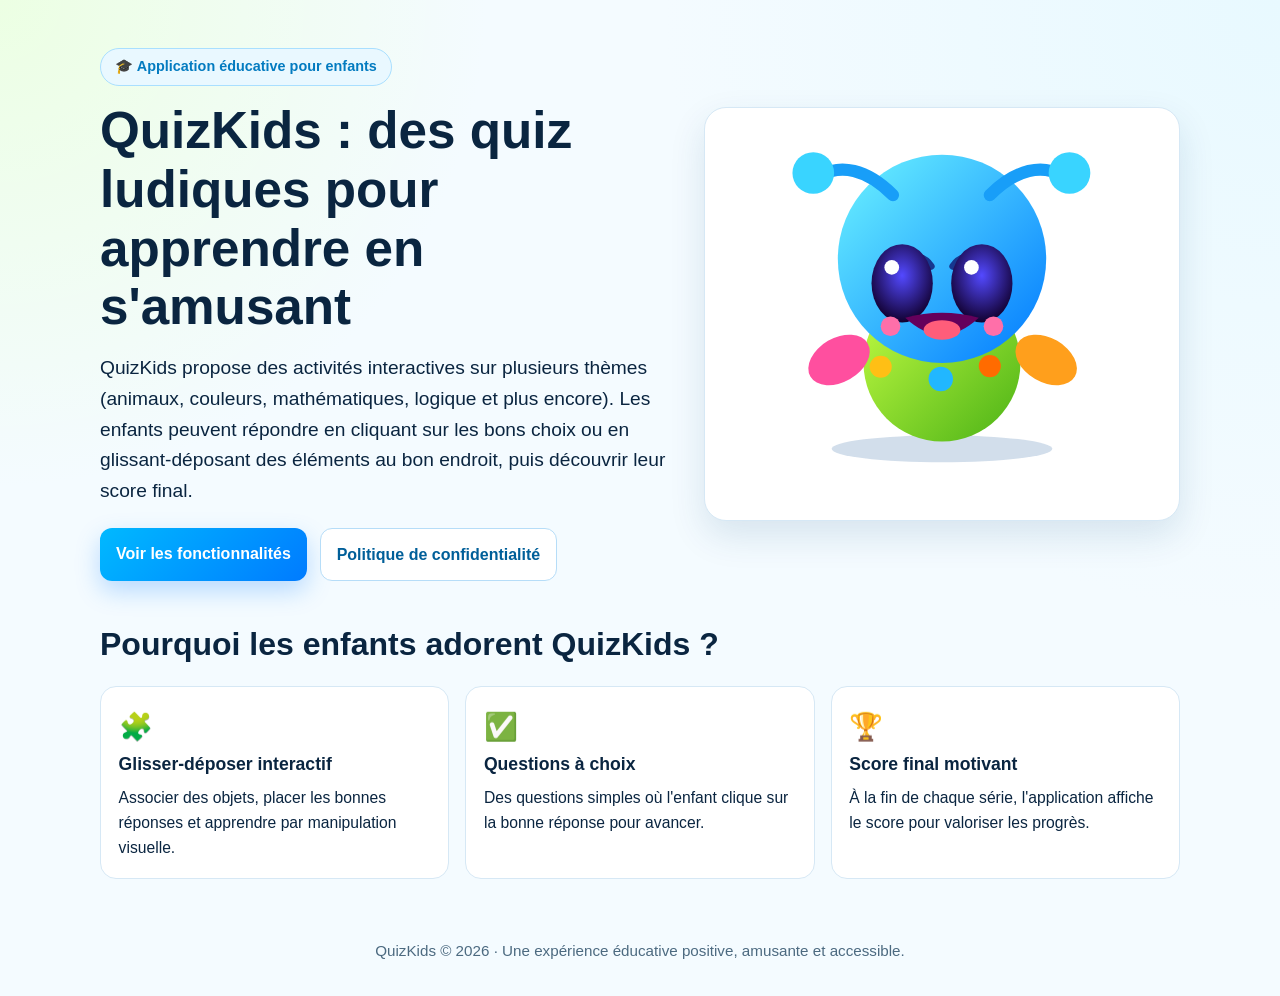
==== quizkids/index.html @ 8fa49160 "Add QuizKids presentation page with mascot" ====
<!doctype html>
<html lang="fr">
<head>
  <meta charset="utf-8" />
  <meta name="viewport" content="width=device-width, initial-scale=1" />
  <title>QuizKids — Apprendre en s'amusant</title>
  <meta name="description" content="Présentation de QuizKids, l'application de quiz éducatifs pour enfants avec glisser-déposer et QCM." />
  <style>
    :root {
      --bg: #f4fbff;
      --text: #0a2540;
      --accent: #13a8ff;
      --accent-2: #6ad61f;
      --card: #ffffff;
      --line: #d6e8f5;
    }

    * { box-sizing: border-box; }

    body {
      margin: 0;
      font-family: "Nunito", "Segoe UI", Roboto, Arial, sans-serif;
      color: var(--text);
      background:
        radial-gradient(circle at top right, #e8f9ff 0%, transparent 38%),
        radial-gradient(circle at top left, #ecffe3 0%, transparent 30%),
        var(--bg);
      line-height: 1.6;
    }

    .container {
      width: min(1080px, calc(100% - 2rem));
      margin: 0 auto;
    }

    .hero {
      padding: 3rem 0 2.2rem;
      display: grid;
      grid-template-columns: 1.2fr 1fr;
      gap: 2rem;
      align-items: center;
    }

    .badge {
      display: inline-block;
      border: 1px solid #a9dfff;
      color: #037bc0;
      font-weight: 700;
      border-radius: 999px;
      padding: .4rem .9rem;
      background: #e9f8ff;
      font-size: .9rem;
    }

    h1 {
      margin: 1rem 0 1rem;
      font-size: clamp(2rem, 4vw, 3.2rem);
      line-height: 1.15;
    }

    .lead {
      margin: 0 0 1.2rem;
      font-size: clamp(1.02rem, 2.3vw, 1.2rem);
      max-width: 60ch;
    }

    .cta-row {
      display: flex;
      flex-wrap: wrap;
      gap: .8rem;
      margin-top: 1.3rem;
    }

    .btn {
      display: inline-block;
      padding: .8rem 1rem;
      border-radius: 12px;
      border: 0;
      text-decoration: none;
      font-weight: 800;
    }

    .btn-primary {
      background: linear-gradient(135deg, #00b9ff, #007bff);
      color: #fff;
      box-shadow: 0 10px 24px rgba(0, 125, 255, .25);
    }

    .btn-secondary {
      background: #fff;
      color: #005f99;
      border: 1px solid #b6ddf8;
    }

    .hero-card {
      background: #fff;
      border: 1px solid var(--line);
      border-radius: 22px;
      padding: 1rem;
      box-shadow: 0 15px 36px rgba(7, 68, 115, 0.12);
      display: flex;
      justify-content: center;
      align-items: center;
      min-height: 350px;
    }

    .hero-card img {
      max-width: min(100%, 380px);
      height: auto;
      display: block;
    }

    .features {
      display: grid;
      grid-template-columns: repeat(3, minmax(0, 1fr));
      gap: 1rem;
      padding-bottom: 2.8rem;
    }

    .feature {
      background: var(--card);
      border: 1px solid var(--line);
      border-radius: 16px;
      padding: 1.1rem;
    }

    .feature h3 {
      margin: .1rem 0 .4rem;
      font-size: 1.1rem;
    }

    .feature p {
      margin: 0;
      font-size: .98rem;
    }

    .icon {
      font-size: 1.7rem;
    }

    .section-title {
      margin: .2rem 0 1rem;
      font-size: clamp(1.4rem, 3.2vw, 2rem);
    }

    footer {
      text-align: center;
      padding: 1rem 1rem 2rem;
      color: #4c6a80;
      font-size: .95rem;
    }

    @media (max-width: 860px) {
      .hero { grid-template-columns: 1fr; }
      .features { grid-template-columns: 1fr; }
      .hero-card { min-height: 280px; }
    }
  </style>
</head>
<body>
  <header class="container hero">
    <div>
      <span class="badge">🎓 Application éducative pour enfants</span>
      <h1>QuizKids : des quiz ludiques pour apprendre en s'amusant</h1>
      <p class="lead">
        QuizKids propose des activités interactives sur plusieurs thèmes (animaux, couleurs, mathématiques, logique et plus encore).
        Les enfants peuvent répondre en cliquant sur les bons choix ou en glissant-déposant des éléments au bon endroit,
        puis découvrir leur score final.
      </p>
      <div class="cta-row">
        <a class="btn btn-primary" href="#fonctionnalites">Voir les fonctionnalités</a>
        <a class="btn btn-secondary" href="privacy/">Politique de confidentialité</a>
      </div>
    </div>

    <div class="hero-card">
      <img src="mascotte.svg" alt="Mascotte QuizKids" />
    </div>
  </header>

  <main class="container" id="fonctionnalites">
    <h2 class="section-title">Pourquoi les enfants adorent QuizKids ?</h2>

    <section class="features" aria-label="Fonctionnalités de QuizKids">
      <article class="feature">
        <div class="icon" aria-hidden="true">🧩</div>
        <h3>Glisser-déposer interactif</h3>
        <p>Associer des objets, placer les bonnes réponses et apprendre par manipulation visuelle.</p>
      </article>

      <article class="feature">
        <div class="icon" aria-hidden="true">✅</div>
        <h3>Questions à choix</h3>
        <p>Des questions simples où l'enfant clique sur la bonne réponse pour avancer.</p>
      </article>

      <article class="feature">
        <div class="icon" aria-hidden="true">🏆</div>
        <h3>Score final motivant</h3>
        <p>À la fin de chaque série, l'application affiche le score pour valoriser les progrès.</p>
      </article>
    </section>
  </main>

  <footer>
    QuizKids © 2026 · Une expérience éducative positive, amusante et accessible.
  </footer>
</body>
</html>
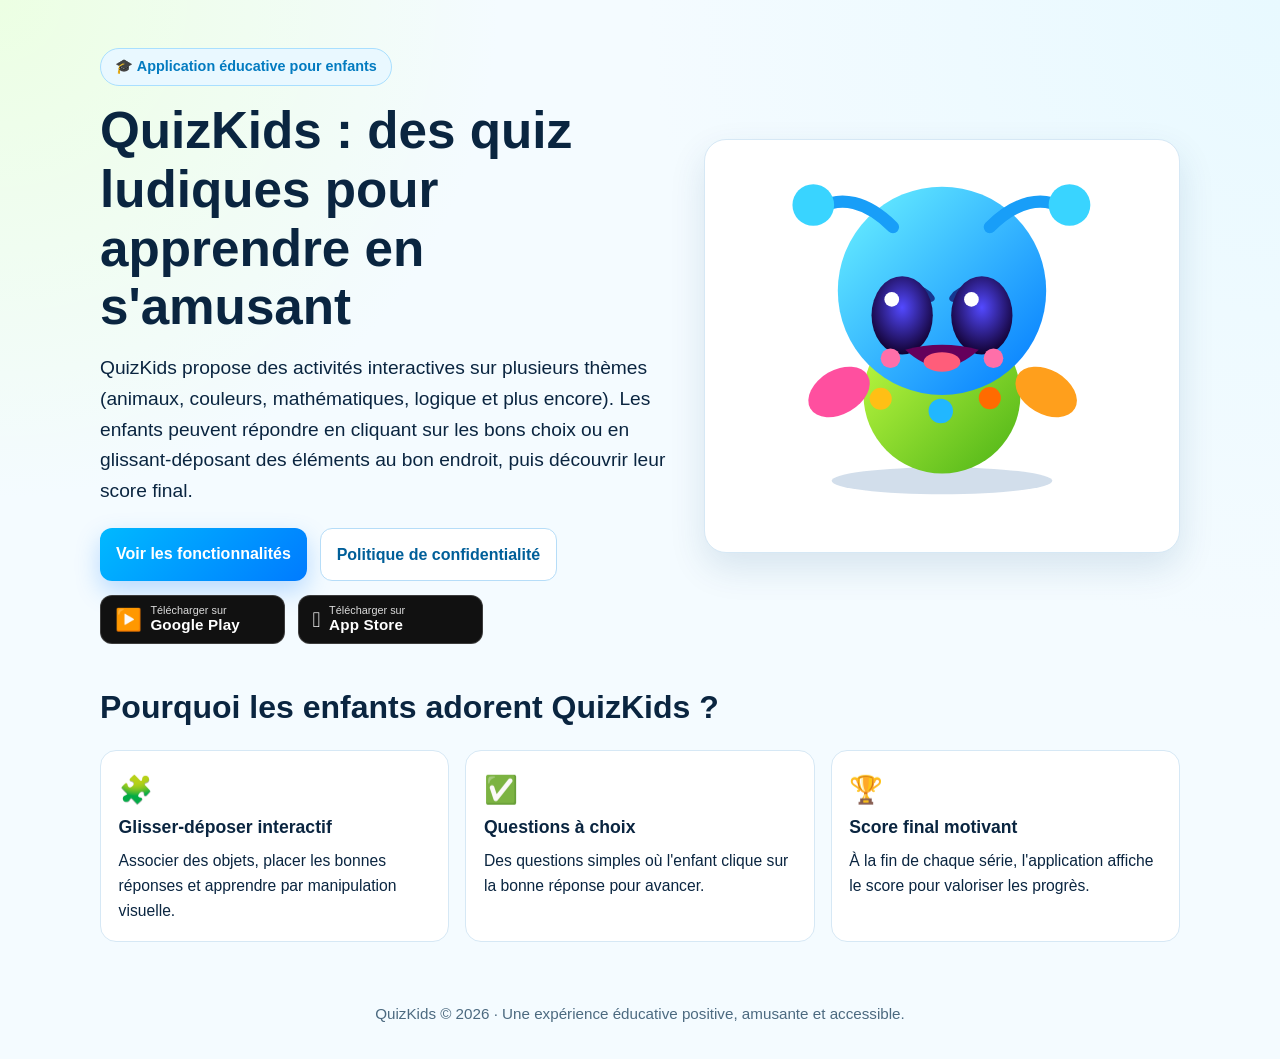
==== commit 25b1b974: "Add Play Store and App Store download buttons" ====
--- a/quizkids/index.html
+++ b/quizkids/index.html
@@ -69,6 +69,45 @@
       flex-wrap: wrap;
       gap: .8rem;
       margin-top: 1.3rem;
+    }
+
+    .store-row {
+      display: flex;
+      flex-wrap: wrap;
+      gap: .8rem;
+      margin-top: .9rem;
+    }
+
+    .store-btn {
+      display: inline-flex;
+      align-items: center;
+      gap: .55rem;
+      text-decoration: none;
+      color: #fff;
+      background: #111;
+      border-radius: 12px;
+      padding: .55rem .85rem;
+      min-width: 185px;
+      border: 1px solid rgba(255, 255, 255, .18);
+    }
+
+    .store-btn small {
+      display: block;
+      font-size: .68rem;
+      line-height: 1;
+      opacity: .85;
+    }
+
+    .store-btn strong {
+      display: block;
+      font-size: .95rem;
+      line-height: 1.2;
+      letter-spacing: .01em;
+    }
+
+    .store-icon {
+      font-size: 1.35rem;
+      line-height: 1;
     }
 
     .btn {
@@ -171,6 +210,22 @@
         <a class="btn btn-primary" href="#fonctionnalites">Voir les fonctionnalités</a>
         <a class="btn btn-secondary" href="privacy/">Politique de confidentialité</a>
       </div>
+      <div class="store-row" aria-label="Téléchargement de l'application QuizKids">
+        <a class="store-btn" href="#" aria-label="Télécharger sur Google Play">
+          <span class="store-icon" aria-hidden="true">▶️</span>
+          <span>
+            <small>Télécharger sur</small>
+            <strong>Google Play</strong>
+          </span>
+        </a>
+        <a class="store-btn" href="#" aria-label="Télécharger sur l'App Store">
+          <span class="store-icon" aria-hidden="true"></span>
+          <span>
+            <small>Télécharger sur</small>
+            <strong>App Store</strong>
+          </span>
+        </a>
+      </div>
     </div>
 
     <div class="hero-card">
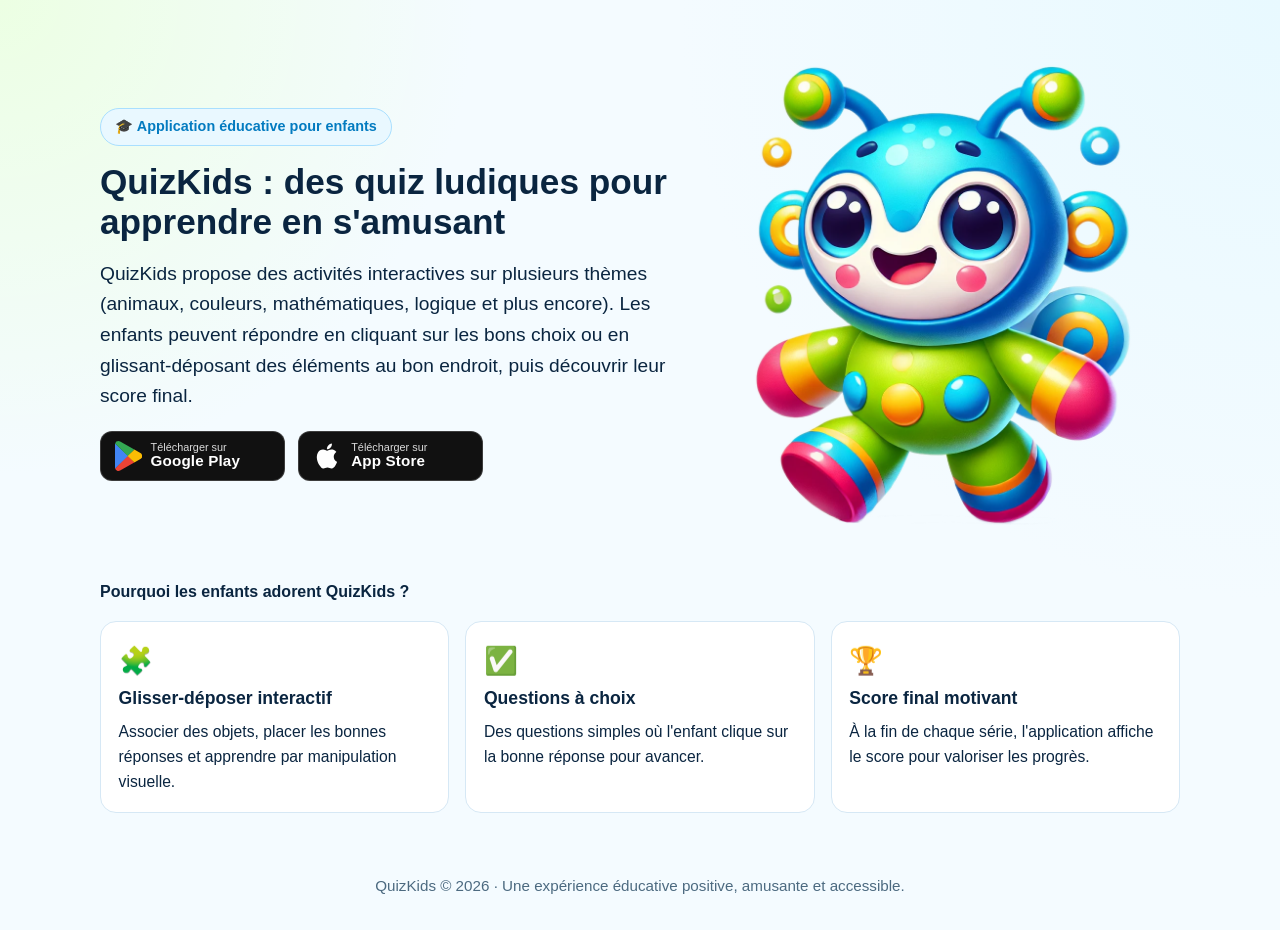
==== commit 2bdae84a: "Update index.html with responsive font sizes, hide CTA buttons, and replace mascot image" ====
--- a/quizkids/index.html
+++ b/quizkids/index.html
@@ -54,7 +54,7 @@
 
     h1 {
       margin: 1rem 0 1rem;
-      font-size: clamp(2rem, 4vw, 3.2rem);
+      font-size: clamp(1rem, 3vw, 2.2rem);
       line-height: 1.15;
     }
 
@@ -132,11 +132,7 @@
     }
 
     .hero-card {
-      background: #fff;
-      border: 1px solid var(--line);
-      border-radius: 22px;
       padding: 1rem;
-      box-shadow: 0 15px 36px rgba(7, 68, 115, 0.12);
       display: flex;
       justify-content: center;
       align-items: center;
@@ -179,7 +175,7 @@
 
     .section-title {
       margin: .2rem 0 1rem;
-      font-size: clamp(1.4rem, 3.2vw, 2rem);
+      font-size: clamp(0.4rem, 2.2vw, 1rem);
     }
 
     footer {
@@ -206,20 +202,22 @@
         Les enfants peuvent répondre en cliquant sur les bons choix ou en glissant-déposant des éléments au bon endroit,
         puis découvrir leur score final.
       </p>
-      <div class="cta-row">
+      <div class="cta-row" style="display: none">
         <a class="btn btn-primary" href="#fonctionnalites">Voir les fonctionnalités</a>
         <a class="btn btn-secondary" href="privacy/">Politique de confidentialité</a>
       </div>
       <div class="store-row" aria-label="Téléchargement de l'application QuizKids">
         <a class="store-btn" href="#" aria-label="Télécharger sur Google Play">
-          <span class="store-icon" aria-hidden="true">▶️</span>
+          <svg style="height: 30px" xmlns="http://www.w3.org/2000/svg" viewBox="0 0 28.99 31.99"><g data-name="Capa 2"><g data-name="Capa 1"><path d="M13.54 15.28.12 29.34a3.66 3.66 0 0 0 5.33 2.16l15.1-8.6Z" style="fill:#ea4335"/><path d="m27.11 12.89-6.53-3.74-7.35 6.45 7.38 7.28 6.48-3.7a3.54 3.54 0 0 0 1.5-4.79 3.62 3.62 0 0 0-1.5-1.5z" style="fill:#fbbc04"/><path d="M.12 2.66a3.57 3.57 0 0 0-.12.92v24.84a3.57 3.57 0 0 0 .12.92L14 15.64Z" style="fill:#4285f4"/><path d="m13.64 16 6.94-6.85L5.5.51A3.73 3.73 0 0 0 3.63 0 3.64 3.64 0 0 0 .12 2.65Z" style="fill:#34a853"/></g></g></svg>
           <span>
             <small>Télécharger sur</small>
             <strong>Google Play</strong>
           </span>
         </a>
         <a class="store-btn" href="#" aria-label="Télécharger sur l'App Store">
-          <span class="store-icon" aria-hidden="true"></span>
+          <svg style="height: 30px" xmlns="http://www.w3.org/2000/svg" fill="#fff" viewBox="0 0 24 24">
+            <path d="M18.71 19.5C17.88 20.74 17 21.95 15.66 21.97C14.32 22 13.89 21.18 12.37 21.18C10.84 21.18 10.37 21.95 9.09997 22C7.78997 22.05 6.79997 20.68 5.95997 19.47C4.24997 17 2.93997 12.45 4.69997 9.39C5.56997 7.87 7.12997 6.91 8.81997 6.88C10.1 6.86 11.32 7.75 12.11 7.75C12.89 7.75 14.37 6.68 15.92 6.84C16.57 6.87 18.39 7.1 19.56 8.82C19.47 8.88 17.39 10.1 17.41 12.63C17.44 15.65 20.06 16.66 20.09 16.67C20.06 16.74 19.67 18.11 18.71 19.5ZM13 3.5C13.73 2.67 14.94 2.04 15.94 2C16.07 3.17 15.6 4.35 14.9 5.19C14.21 6.04 13.07 6.7 11.95 6.61C11.8 5.46 12.36 4.26 13 3.5Z"/>
+          </svg>
           <span>
             <small>Télécharger sur</small>
             <strong>App Store</strong>
@@ -229,7 +227,7 @@
     </div>
 
     <div class="hero-card">
-      <img src="mascotte.svg" alt="Mascotte QuizKids" />
+      <img src="images/mascot.png" alt="Mascotte QuizKids" />
     </div>
   </header>
 
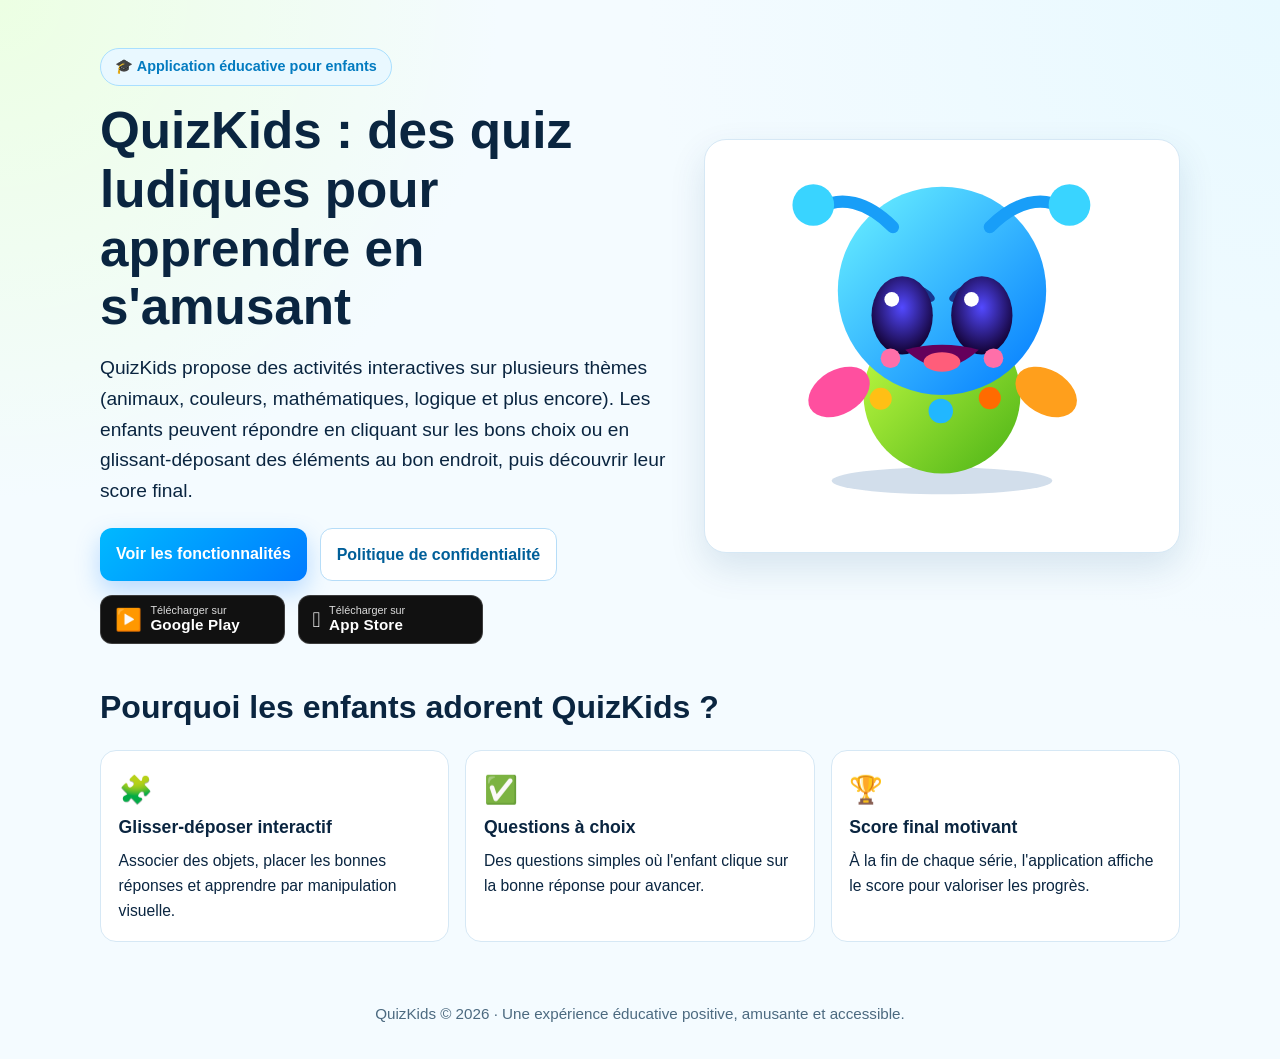
==== commit d6193e90: "Merge pull request #1 from SaadAlaoui/codex/create-web-page-for-quizkids-app Add French landing page" ====
--- a/quizkids/index.html
+++ b/quizkids/index.html
@@ -54,7 +54,7 @@
 
     h1 {
       margin: 1rem 0 1rem;
-      font-size: clamp(1rem, 3vw, 2.2rem);
+      font-size: clamp(2rem, 4vw, 3.2rem);
       line-height: 1.15;
     }
 
@@ -132,7 +132,11 @@
     }
 
     .hero-card {
+      background: #fff;
+      border: 1px solid var(--line);
+      border-radius: 22px;
       padding: 1rem;
+      box-shadow: 0 15px 36px rgba(7, 68, 115, 0.12);
       display: flex;
       justify-content: center;
       align-items: center;
@@ -175,7 +179,7 @@
 
     .section-title {
       margin: .2rem 0 1rem;
-      font-size: clamp(0.4rem, 2.2vw, 1rem);
+      font-size: clamp(1.4rem, 3.2vw, 2rem);
     }
 
     footer {
@@ -202,22 +206,20 @@
         Les enfants peuvent répondre en cliquant sur les bons choix ou en glissant-déposant des éléments au bon endroit,
         puis découvrir leur score final.
       </p>
-      <div class="cta-row" style="display: none">
+      <div class="cta-row">
         <a class="btn btn-primary" href="#fonctionnalites">Voir les fonctionnalités</a>
         <a class="btn btn-secondary" href="privacy/">Politique de confidentialité</a>
       </div>
       <div class="store-row" aria-label="Téléchargement de l'application QuizKids">
         <a class="store-btn" href="#" aria-label="Télécharger sur Google Play">
-          <svg style="height: 30px" xmlns="http://www.w3.org/2000/svg" viewBox="0 0 28.99 31.99"><g data-name="Capa 2"><g data-name="Capa 1"><path d="M13.54 15.28.12 29.34a3.66 3.66 0 0 0 5.33 2.16l15.1-8.6Z" style="fill:#ea4335"/><path d="m27.11 12.89-6.53-3.74-7.35 6.45 7.38 7.28 6.48-3.7a3.54 3.54 0 0 0 1.5-4.79 3.62 3.62 0 0 0-1.5-1.5z" style="fill:#fbbc04"/><path d="M.12 2.66a3.57 3.57 0 0 0-.12.92v24.84a3.57 3.57 0 0 0 .12.92L14 15.64Z" style="fill:#4285f4"/><path d="m13.64 16 6.94-6.85L5.5.51A3.73 3.73 0 0 0 3.63 0 3.64 3.64 0 0 0 .12 2.65Z" style="fill:#34a853"/></g></g></svg>
+          <span class="store-icon" aria-hidden="true">▶️</span>
           <span>
             <small>Télécharger sur</small>
             <strong>Google Play</strong>
           </span>
         </a>
         <a class="store-btn" href="#" aria-label="Télécharger sur l'App Store">
-          <svg style="height: 30px" xmlns="http://www.w3.org/2000/svg" fill="#fff" viewBox="0 0 24 24">
-            <path d="M18.71 19.5C17.88 20.74 17 21.95 15.66 21.97C14.32 22 13.89 21.18 12.37 21.18C10.84 21.18 10.37 21.95 9.09997 22C7.78997 22.05 6.79997 20.68 5.95997 19.47C4.24997 17 2.93997 12.45 4.69997 9.39C5.56997 7.87 7.12997 6.91 8.81997 6.88C10.1 6.86 11.32 7.75 12.11 7.75C12.89 7.75 14.37 6.68 15.92 6.84C16.57 6.87 18.39 7.1 19.56 8.82C19.47 8.88 17.39 10.1 17.41 12.63C17.44 15.65 20.06 16.66 20.09 16.67C20.06 16.74 19.67 18.11 18.71 19.5ZM13 3.5C13.73 2.67 14.94 2.04 15.94 2C16.07 3.17 15.6 4.35 14.9 5.19C14.21 6.04 13.07 6.7 11.95 6.61C11.8 5.46 12.36 4.26 13 3.5Z"/>
-          </svg>
+          <span class="store-icon" aria-hidden="true"></span>
           <span>
             <small>Télécharger sur</small>
             <strong>App Store</strong>
@@ -227,7 +229,7 @@
     </div>
 
     <div class="hero-card">
-      <img src="images/mascot.png" alt="Mascotte QuizKids" />
+      <img src="mascotte.svg" alt="Mascotte QuizKids" />
     </div>
   </header>
 
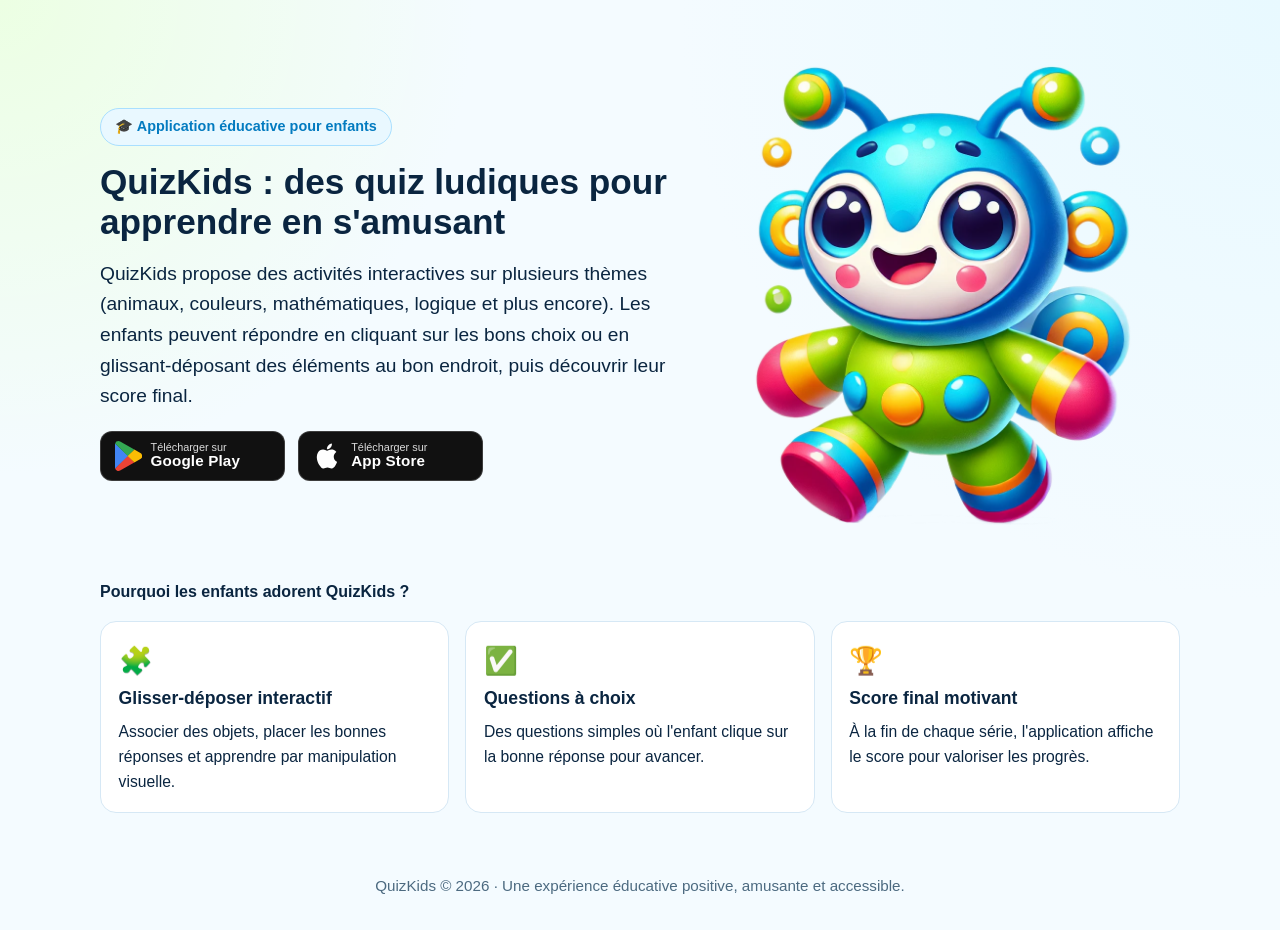
==== commit 72a5952c: "Merge pull request #2 from SaadAlaoui/codex/create-web-page-for-quizkids-app Update index.html with " ====
--- a/quizkids/index.html
+++ b/quizkids/index.html
@@ -54,7 +54,7 @@
 
     h1 {
       margin: 1rem 0 1rem;
-      font-size: clamp(2rem, 4vw, 3.2rem);
+      font-size: clamp(1rem, 3vw, 2.2rem);
       line-height: 1.15;
     }
 
@@ -132,11 +132,7 @@
     }
 
     .hero-card {
-      background: #fff;
-      border: 1px solid var(--line);
-      border-radius: 22px;
       padding: 1rem;
-      box-shadow: 0 15px 36px rgba(7, 68, 115, 0.12);
       display: flex;
       justify-content: center;
       align-items: center;
@@ -179,7 +175,7 @@
 
     .section-title {
       margin: .2rem 0 1rem;
-      font-size: clamp(1.4rem, 3.2vw, 2rem);
+      font-size: clamp(0.4rem, 2.2vw, 1rem);
     }
 
     footer {
@@ -206,20 +202,22 @@
         Les enfants peuvent répondre en cliquant sur les bons choix ou en glissant-déposant des éléments au bon endroit,
         puis découvrir leur score final.
       </p>
-      <div class="cta-row">
+      <div class="cta-row" style="display: none">
         <a class="btn btn-primary" href="#fonctionnalites">Voir les fonctionnalités</a>
         <a class="btn btn-secondary" href="privacy/">Politique de confidentialité</a>
       </div>
       <div class="store-row" aria-label="Téléchargement de l'application QuizKids">
         <a class="store-btn" href="#" aria-label="Télécharger sur Google Play">
-          <span class="store-icon" aria-hidden="true">▶️</span>
+          <svg style="height: 30px" xmlns="http://www.w3.org/2000/svg" viewBox="0 0 28.99 31.99"><g data-name="Capa 2"><g data-name="Capa 1"><path d="M13.54 15.28.12 29.34a3.66 3.66 0 0 0 5.33 2.16l15.1-8.6Z" style="fill:#ea4335"/><path d="m27.11 12.89-6.53-3.74-7.35 6.45 7.38 7.28 6.48-3.7a3.54 3.54 0 0 0 1.5-4.79 3.62 3.62 0 0 0-1.5-1.5z" style="fill:#fbbc04"/><path d="M.12 2.66a3.57 3.57 0 0 0-.12.92v24.84a3.57 3.57 0 0 0 .12.92L14 15.64Z" style="fill:#4285f4"/><path d="m13.64 16 6.94-6.85L5.5.51A3.73 3.73 0 0 0 3.63 0 3.64 3.64 0 0 0 .12 2.65Z" style="fill:#34a853"/></g></g></svg>
           <span>
             <small>Télécharger sur</small>
             <strong>Google Play</strong>
           </span>
         </a>
         <a class="store-btn" href="#" aria-label="Télécharger sur l'App Store">
-          <span class="store-icon" aria-hidden="true"></span>
+          <svg style="height: 30px" xmlns="http://www.w3.org/2000/svg" fill="#fff" viewBox="0 0 24 24">
+            <path d="M18.71 19.5C17.88 20.74 17 21.95 15.66 21.97C14.32 22 13.89 21.18 12.37 21.18C10.84 21.18 10.37 21.95 9.09997 22C7.78997 22.05 6.79997 20.68 5.95997 19.47C4.24997 17 2.93997 12.45 4.69997 9.39C5.56997 7.87 7.12997 6.91 8.81997 6.88C10.1 6.86 11.32 7.75 12.11 7.75C12.89 7.75 14.37 6.68 15.92 6.84C16.57 6.87 18.39 7.1 19.56 8.82C19.47 8.88 17.39 10.1 17.41 12.63C17.44 15.65 20.06 16.66 20.09 16.67C20.06 16.74 19.67 18.11 18.71 19.5ZM13 3.5C13.73 2.67 14.94 2.04 15.94 2C16.07 3.17 15.6 4.35 14.9 5.19C14.21 6.04 13.07 6.7 11.95 6.61C11.8 5.46 12.36 4.26 13 3.5Z"/>
+          </svg>
           <span>
             <small>Télécharger sur</small>
             <strong>App Store</strong>
@@ -229,7 +227,7 @@
     </div>
 
     <div class="hero-card">
-      <img src="mascotte.svg" alt="Mascotte QuizKids" />
+      <img src="images/mascot.png" alt="Mascotte QuizKids" />
     </div>
   </header>
 
